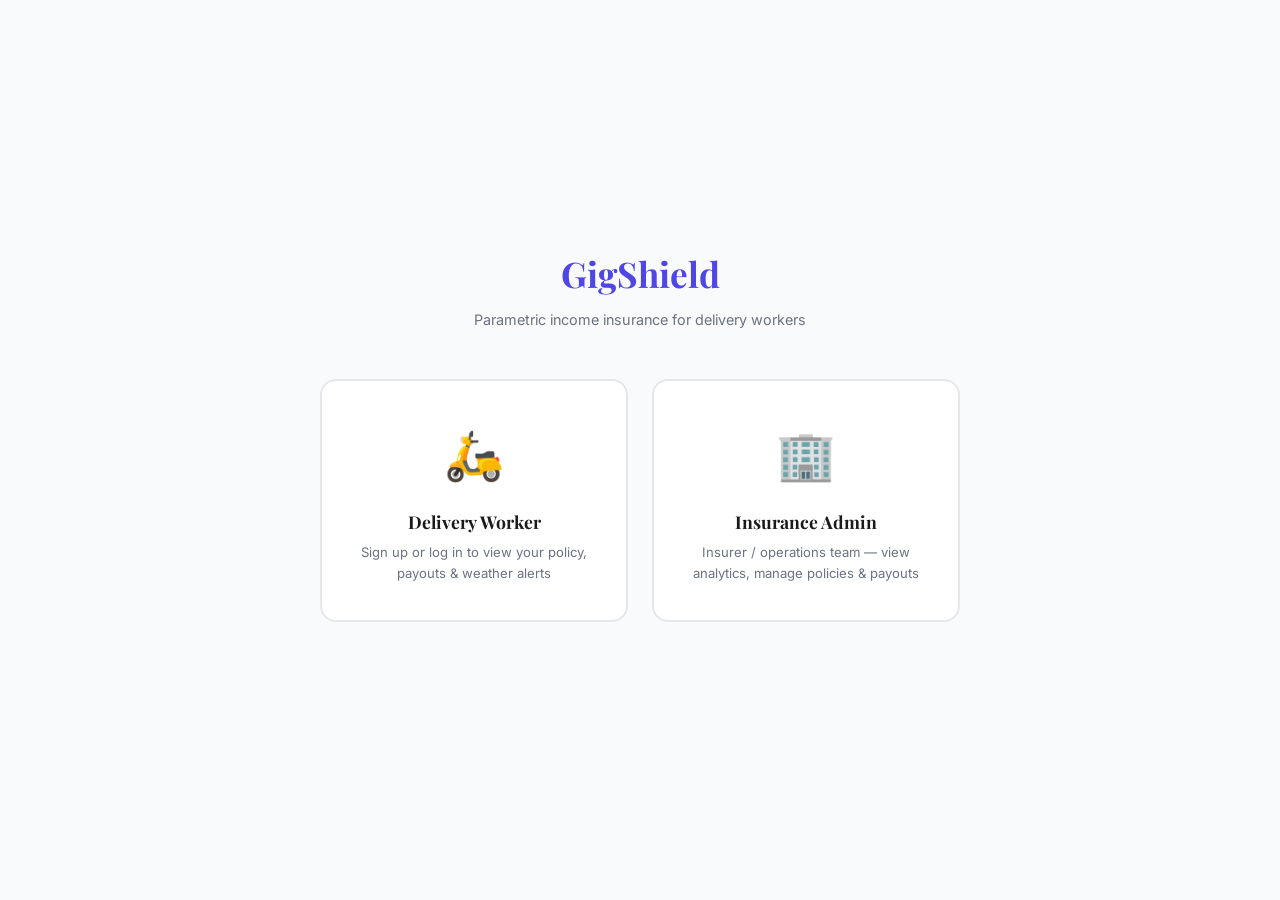
==== frontend/admin-complaints.html @ 80e83b5e "Add files via upload" ====
<!DOCTYPE html>
<html lang="en">
<head>
  <meta charset="UTF-8" />
  <meta name="viewport" content="width=device-width, initial-scale=1.0" />
  <title>GigShield — Admin Complaints</title>
  <link rel="stylesheet" href="style.css" />
  <style>
    body { background: #f4f5f7; }
    .navbar-admin-tag { background: var(--accent-bg); color: var(--accent); border-radius: 999px; padding: 3px 10px; font-size: .72rem; font-weight: 700; text-transform: uppercase; margin-left: 10px; }
  </style>
</head>
<body>

<script>
  if (sessionStorage.getItem('gsRole') !== 'admin') {
    location.replace('login.html');
  }
</script>

<nav class="navbar">
  <div class="flex-center gap-8">
    <a href="dashboard.html" class="navbar-brand">GigShield</a>
    <span class="navbar-admin-tag">Admin</span>
  </div>
  <ul class="navbar-links">
    <li><a href="dashboard.html">Analytics</a></li>
    <li><a href="admin-workers.html">Workers</a></li>
    <li><a href="admin-transactions.html">Transactions</a></li>
    <li><a href="admin-complaints.html" class="active">Complaints</a></li>
    <li>
      <a href="login.html" onclick="sessionStorage.clear()" style="color:var(--danger)">Logout</a>
    </li>
  </ul>
</nav>

<div class="page-wrapper">
  <div class="container" style="max-width:1200px">
    
    <div class="flex-between mb-24 flex-wrap gap-16">
      <div>
        <h1 style="font-size:1.8rem;margin-bottom:4px">Worker Complaints</h1>
        <p class="text-muted text-sm">Review manual disruption claims from delivery workers.</p>
      </div>
      <button class="btn btn-sm btn-secondary" onclick="loadComplaints()">↻ Refresh List</button>
    </div>

    <div class="card-lg" style="padding:0;overflow:hidden">
      <div class="table-wrapper" style="border:none;border-radius:0">
        <table>
          <thead>
            <tr>
              <th>Date / Time</th>
              <th>Worker ID</th>
              <th>Category</th>
              <th>Place / Location</th>
              <th style="padding-right:24px">Status</th>
            </tr>
          </thead>
          <tbody id="complaintsTbody">
            <tr><td colspan="6" class="text-center text-muted" style="padding:40px">Loading complaints...</td></tr>
          </tbody>
        </table>
      </div>
    </div>

  </div>
</div>

<script src="app.js"></script>
<script>
  const workerCache = {};

  function updateBadges(id, text) {
    document.querySelectorAll(`.worker-loc[data-worker-id="${id}"]`).forEach(b => {
      b.textContent = text;
    });
  }

  async function loadComplaints() {
    const tbody = document.getElementById('complaintsTbody');
    const endpoints = ['/api/v1/complaints/all', '/api/v1/complaints', '/api/v1/admin/complaints'];
    
    let lastError = null;
    let data = null;

    for (const url of endpoints) {
      try {
        data = await apiGet(url);
        if (data) break; // Success!
      } catch (err) {
        lastError = err;
        console.warn(`Failed endpoint ${url}:`, err.message);
      }
    }

    if (!data) {
      tbody.innerHTML = `<tr><td colspan="6" class="text-center text-muted" style="padding:40px">
        <p>Could not load complaints list.</p>
        <p class="text-xs">Tried: ${endpoints.join(', ')}</p>
        <p class="text-xs mt-8" style="color:var(--danger)">Error: ${lastError?.message || 'Unknown'}</p>
      </td></tr>`;
      return;
    }

      // Sort newest first
      const sorted = [...data].sort((a,b) => 
        new Date(b.createdAt || b.created_at || 0) - new Date(a.createdAt || a.created_at || 0)
      );
      tbody.innerHTML = sorted.map(c => {
        const ts = c.createdAt || c.created_at || c.submittedAt || c.submitted_at;
        const rawStatus = c.status || c.complaintStatus || c.complaint_status || c.status_label || 'PENDING';
        const status = rawStatus.toUpperCase();
        
        return `
          <tr data-complaint-id="${c.id}">
            <td>
              <div class="fw-600">${fmtDate(ts)}</div>
              <div class="text-muted text-xs">${fmtTime(ts)}</div>
            </td>
            <td><a href="admin-workers.html?search=${c.workerId}" class="text-accent fw-600">#${c.workerId}</a></td>
            <td>${(c.category || '').replace(/_/g, ' ')}</td>
            <td class="text-sm">
              <span class="fw-600 worker-loc" data-worker-id="${c.workerId}" style="color:var(--accent)">...</span>
              <div style="margin-top:4px">${c.description || '—'}</div>
            </td>
            <td style="padding-right:24px">${statusBadge(status)}</td>
          </tr>
        `;
      }).join('');
      return sorted;
  }

  async function updateStatus(id, status, silent = false) {
    if (!silent && !confirm(`Are you sure you want to mark this complaint as ${status}?`)) return;
    
    // Fallback: try common update patterns
    const endpoints = [
      `/api/v1/admin/complaints/${id}/status?status=${status}`, 
      `/api/v1/complaints/${id}/status?status=${status}`,
      `/api/v1/admin/complaints/${id}/update?status=${status}`
    ];

    let success = false;
    let lastError = null;

    for (const url of endpoints) {
      try {
        await apiPost(url, {});
        success = true;
        break;
      } catch (err) {
        lastError = err;
      }
    }

    if (!success) {
       if (!silent) alert('Failed to update status: ' + lastError.message);
       else console.error(`🤖 Update Status Fail for #${id}:`, lastError.message);
    } else {
       if (!silent) loadComplaints();
    }
  }

  /**
   * ML Auto-Pilot: Automatically identifies any PENDING complaint
   * and settles it via the trained ML model.
   */
  async function runAutoPilot(data) {
    if (!data || !data.length) return;
    const pending = data.filter(c => (c.status || 'PENDING').toUpperCase() === 'PENDING');
    if (pending.length === 0) return;

    console.log(`🤖 ML Auto-Pilot: Processing ${pending.length} pending items...`);
    
    for (const c of pending) {
      try {
        // 1. Mark as "ML Processing" in UI
        const row = document.querySelector(`tr[data-complaint-id="${c.id}"]`);
        if (row) {
           const badgeCell = row.querySelector('td:nth-last-child(1)');
           if (badgeCell) badgeCell.innerHTML = statusBadge('ML_PROCESSING');
        }

        // 2. Call your trained ML model's decision-making endpoint
        console.log(`🤖 ML Auto-Pilot: Requesting decision for #${c.id}...`);
        const mlResult = await apiGet(`/api/v1/ml/verify-complaint/${c.id}`);
        const decision = (mlResult.decision || mlResult.prediction || mlResult.result || 'REJECTED').toUpperCase();

        // 3. Automatically update status in database
        console.log(`🤖 ML Auto-Pilot: Decision for #${c.id} -> ${decision}`);
        await updateStatus(c.id, decision, true);

      } catch (err) {
        console.error(`🤖 ML Auto-Pilot Error for #${c.id}:`, err.message);
      }
    }

    // Refresh after all auto-pilot actions are done
    loadComplaints();
  }

  async function fetchWorkerLocations() {
    const badges = document.querySelectorAll('.worker-loc');
    const ids = new Set();
    badges.forEach(b => ids.add(b.getAttribute('data-worker-id')));

    for (const id of ids) {
      if (!id || id === '—') continue;
      if (workerCache[id]) {
        updateBadges(id, workerCache[id]);
        continue;
      }

      try {
        const w = await apiGet(`/api/v1/workers/${id}`);
        const loc = `${w.city || 'Unknown City'} — ${w.zone || 'Unknown Zone'}`;
        workerCache[id] = loc;
        updateBadges(id, loc);
      } catch (err) {
        console.warn(`Could not fetch loc for worker #${id}:`, err.message);
        updateBadges(id, 'Location Unknown');
      }
    }
  }

  function updateBadges(id, text) {
    document.querySelectorAll(`.worker-loc[data-worker-id="${id}"]`).forEach(b => {
      b.textContent = text;
    });
  }

  async function init() {
    const data = await loadComplaints();
    if (data && data.length) {
      fetchWorkerLocations();
      runAutoPilot(data);
    }
  }

  init();
</script>

</body>
</html>
---- frontend/style.css ----
/* ============================================================
   GigShield — Shared Stylesheet
   ============================================================ */
@import url('https://fonts.googleapis.com/css2?family=Playfair+Display:wght@400;700&family=Inter:wght@400;500;600&display=swap');

/* ── Reset ── */
*,
*::before,
*::after {
  box-sizing: border-box;
  margin: 0;
  padding: 0;
}

:root {
  --bg: #ffffff;
  --text: #1a1a1a;
  --muted: #6b7280;
  --accent: #4f46e5;
  --accent-bg: #eef2ff;
  --success: #16a34a;
  --danger: #dc2626;
  --warning: #d97706;
  --card-bg: #f9fafb;
  --border: #e5e7eb;
  --radius: 12px;
  --radius-sm: 8px;
  --font-body: 'Inter', sans-serif;
  --font-head: 'Playfair Display', serif;
}

html {
  font-size: 16px;
  scroll-behavior: smooth;
}

body {
  font-family: var(--font-body);
  background: var(--bg);
  color: var(--text);
  line-height: 1.6;
  -webkit-font-smoothing: antialiased;
}

/* ── Page fade-in ── */
.page-wrapper {
  animation: fadeIn .3s ease both;
}

@keyframes fadeIn {
  from {
    opacity: 0;
    transform: translateY(8px);
  }

  to {
    opacity: 1;
    transform: translateY(0);
  }
}

/* ── Navbar ── */
.navbar {
  display: flex;
  align-items: center;
  justify-content: space-between;
  padding: 0 40px;
  height: 64px;
  background: #fff;
  border-bottom: 1px solid var(--border);
  position: sticky;
  top: 0;
  z-index: 100;
}

.navbar-brand {
  font-family: var(--font-head);
  font-weight: 700;
  font-size: 1.4rem;
  color: var(--accent);
  text-decoration: none;
}

.navbar-links {
  display: flex;
  gap: 28px;
  list-style: none;
}

.navbar-links a {
  font-size: .875rem;
  font-weight: 500;
  color: var(--muted);
  text-decoration: none;
  padding-bottom: 4px;
  transition: color .15s;
}

.navbar-links a:hover {
  color: var(--text);
}

.navbar-links a.active {
  color: var(--accent);
  border-bottom: 2px solid var(--accent);
}

/* ── Layout ── */
.container {
  max-width: 1200px;
  margin: 0 auto;
  padding: 40px 24px;
}

.container-narrow {
  max-width: 480px;
  margin: 0 auto;
  padding: 40px 24px;
}

/* ── Cards ── */
.card {
  background: var(--card-bg);
  border: 1px solid var(--border);
  border-radius: var(--radius);
  padding: 16px;
}

.card-lg {
  background: var(--card-bg);
  border: 1px solid var(--border);
  border-radius: var(--radius);
  padding: 28px 32px;
}

.card-white {
  background: #fff;
  border: 1px solid var(--border);
  border-radius: var(--radius);
  padding: 20px 24px;
}

/* ── Typography ── */
h1,
h2,
h3,
h4 {
  font-family: var(--font-head);
  font-weight: 700;
  line-height: 1.3;
}

h1 {
  font-size: 2rem;
}

h2 {
  font-size: 1.5rem;
}

h3 {
  font-size: 1.2rem;
}

h4 {
  font-size: 1rem;
}

.text-muted {
  color: var(--muted);
}

.text-accent {
  color: var(--accent);
}

.text-success {
  color: var(--success);
}

.text-danger {
  color: var(--danger);
}

.text-warning {
  color: var(--warning);
}

.text-sm {
  font-size: .875rem;
}

.text-xs {
  font-size: .75rem;
}

.text-lg {
  font-size: 1.1rem;
}

.text-center {
  text-align: center;
}

.fw-600 {
  font-weight: 600;
}

/* ── Buttons ── */
.btn {
  display: inline-flex;
  align-items: center;
  gap: 8px;
  padding: 10px 20px;
  border-radius: var(--radius-sm);
  border: none;
  cursor: pointer;
  font-family: var(--font-body);
  font-size: .9rem;
  font-weight: 500;
  text-decoration: none;
  transition: opacity .15s, transform .1s;
}

.btn:active {
  transform: scale(.98);
}

.btn-primary {
  background: var(--accent);
  color: #fff;
}

.btn-primary:hover {
  opacity: .87;
}

.btn-secondary {
  background: var(--border);
  color: var(--text);
}

.btn-secondary:hover {
  background: #dde0e6;
}

.btn-danger {
  background: var(--danger);
  color: #fff;
}

.btn-success {
  background: var(--success);
  color: #fff;
}

.btn-outline {
  background: transparent;
  border: 1.5px solid var(--accent);
  color: var(--accent);
}

.btn-outline:hover {
  background: var(--accent-bg);
}

.btn-lg {
  padding: 13px 28px;
  font-size: 1rem;
}

.btn-sm {
  padding: 6px 14px;
  font-size: .8rem;
}

.btn-full {
  width: 100%;
  justify-content: center;
}

/* ── Forms ── */
.form-group {
  display: flex;
  flex-direction: column;
  gap: 6px;
  margin-bottom: 18px;
}

label {
  font-size: .875rem;
  font-weight: 500;
  color: var(--text);
}

input,
select,
textarea {
  padding: 10px 14px;
  border: 1px solid var(--border);
  border-radius: var(--radius-sm);
  font-family: var(--font-body);
  font-size: .9rem;
  background: #fff;
  color: var(--text);
  outline: none;
  transition: border-color .15s;
  width: 100%;
}

input:focus,
select:focus,
textarea:focus {
  border-color: var(--accent);
  box-shadow: 0 0 0 3px rgba(79, 70, 229, .08);
}

/* ── Badges ── */
.badge {
  display: inline-block;
  padding: 3px 10px;
  border-radius: 999px;
  font-size: .72rem;
  font-weight: 600;
  text-transform: uppercase;
  letter-spacing: .04em;
}

.badge-green {
  background: #dcfce7;
  color: #15803d;
}

.badge-red {
  background: #fee2e2;
  color: #b91c1c;
}

.badge-amber {
  background: #fef3c7;
  color: #92400e;
}

.badge-indigo {
  background: var(--accent-bg);
  color: var(--accent);
}

.badge-gray {
  background: #f3f4f6;
  color: #4b5563;
}

/* ── Progress (onboarding) ── */
.progress-wrap {
  margin-bottom: 32px;
}

.progress-track {
  width: 100%;
  height: 6px;
  background: var(--border);
  border-radius: 999px;
  overflow: hidden;
}

.progress-fill {
  height: 100%;
  background: var(--accent);
  border-radius: 999px;
  transition: width .4s ease;
}

.progress-label {
  font-size: .78rem;
  color: var(--muted);
  text-align: right;
  margin-top: 6px;
}

/* ── Tables ── */
.table-wrapper {
  overflow-x: auto;
  border-radius: var(--radius);
  border: 1px solid var(--border);
}

table {
  width: 100%;
  border-collapse: collapse;
  font-size: .875rem;
}

thead th {
  background: var(--card-bg);
  padding: 12px 16px;
  text-align: left;
  font-weight: 600;
  font-size: .75rem;
  text-transform: uppercase;
  letter-spacing: .04em;
  color: var(--muted);
  border-bottom: 1px solid var(--border);
}

tbody td {
  padding: 12px 16px;
  border-bottom: 1px solid var(--border);
}

tbody tr:last-child td {
  border-bottom: none;
}

tbody tr:hover {
  background: #fafafa;
  cursor: default;
}

/* ── Grid ── */
.grid-2 {
  display: grid;
  grid-template-columns: 1fr 1fr;
  gap: 24px;
}

.grid-3 {
  display: grid;
  grid-template-columns: repeat(3, 1fr);
  gap: 24px;
}

.grid-4 {
  display: grid;
  grid-template-columns: repeat(4, 1fr);
  gap: 24px;
}

/* ── Payment Simulation (Razorpay-inspired) ── */
.payment-modal {
  padding: 0 !important;
  max-width: 400px !important;
  overflow: hidden;
}
.payment-header {
  background: #3395FF;
  padding: 24px;
  color: #fff;
  display: flex;
  align-items: center;
  justify-content: space-between;
}
.payment-header h3 { font-family: var(--font-body); font-size: 1.1rem; color: #fff; margin: 0; }
.payment-amount { font-size: 1.4rem; font-weight: 700; }

.payment-body { padding: 24px; background: #fff; min-height: 320px; }
.payment-methods { list-style: none; display: flex; flex-direction: column; gap: 12px; }
.payment-method {
  display: flex;
  align-items: center;
  gap: 14px;
  padding: 14px 18px;
  border: 1.5px solid var(--border);
  border-radius: var(--radius-sm);
  cursor: pointer;
  transition: border-color .15s, background .15s;
}
.payment-method:hover { border-color: #3395FF; background: #f0f7ff; }
.pm-icon { width: 32px; height: 32px; display: flex; align-items: center; justify-content: center; font-size: 1.4rem; }
.pm-label { font-weight: 600; font-size: .95rem; }

/* Processing state */
.payment-loader {
  display: flex;
  flex-direction: column;
  align-items: center;
  justify-content: center;
  height: 280px;
  text-align: center;
}
.spinner-ring {
  width: 48px; height: 48px;
  border: 4px solid #f3f3f3;
  border-top: 4px solid #3395FF;
  border-radius: 50%;
  animation: spin 1s linear infinite;
  margin-bottom: 20px;
}
@keyframes spin { 0% { transform: rotate(0deg); } 100% { transform: rotate(360deg); } }

/* Success checkmark */
.success-checkmark {
  width: 80px; height: 80px;
  margin: 0 auto 20px;
  border-radius: 50%;
  display: flex;
  align-items: center;
  justify-content: center;
  background: #dcfce7;
  color: #16a34a;
  font-size: 3rem;
  animation: scaleIn .25s ease both;
}
@keyframes scaleIn { from { transform: scale(0); opacity: 0; } to { transform: scale(1); opacity: 1; } }

.payment-footer {
  padding: 16px 24px;
  background: #f9fafb;
  border-top: 1px solid var(--border);
  display: flex;
  align-items: center;
  justify-content: space-between;
  font-size: .78rem;
  color: var(--muted);
}

.metric-label {
  font-size: .75rem;
  font-weight: 600;
  text-transform: uppercase;
  letter-spacing: .05em;
  color: var(--muted);
  margin-bottom: 8px;
}

.metric-value {
  font-family: var(--font-head);
  font-size: 2.2rem;
  font-weight: 700;
  line-height: 1;
}

.metric-sub {
  font-size: .78rem;
  color: var(--muted);
  margin-top: 6px;
}

/* ── Alerts / Banners ── */
.alert {
  padding: 14px 18px;
  border-radius: var(--radius-sm);
  font-size: .9rem;
  font-weight: 500;
  display: flex;
  align-items: center;
  gap: 10px;
}

.alert-success {
  background: #dcfce7;
  color: #15803d;
  border: 1px solid #bbf7d0;
}

.alert-danger {
  background: #fee2e2;
  color: #b91c1c;
  border: 1px solid #fecaca;
}

.alert-warning {
  background: #fef3c7;
  color: #92400e;
  border: 1px solid #fde68a;
}

.alert-info {
  background: var(--accent-bg);
  color: var(--accent);
  border: 1px solid #c7d2fe;
}

.alert-trigger {
  border: 2px solid var(--danger);
  animation: pulseAlert 1.5s ease-in-out infinite;
}

@keyframes pulseAlert {

  0%,
  100% {
    box-shadow: 0 0 0 0 rgba(220, 38, 38, .3);
  }

  50% {
    box-shadow: 0 0 0 8px rgba(220, 38, 38, 0);
  }
}

/* ── Skeleton ── */
.skeleton {
  background: linear-gradient(90deg, #f0f0f0 25%, #e4e4e4 50%, #f0f0f0 75%);
  background-size: 200% 100%;
  animation: shimmer 1.5s infinite;
  border-radius: 6px;
}

@keyframes shimmer {
  from {
    background-position: 200% 0;
  }

  to {
    background-position: -200% 0;
  }
}

.sk-line {
  height: 14px;
  margin-bottom: 10px;
}

.sk-block {
  height: 72px;
  margin-bottom: 12px;
}

/* ── Modal ── */
.modal-overlay {
  position: fixed;
  inset: 0;
  background: rgba(0, 0, 0, .45);
  display: flex;
  align-items: center;
  justify-content: center;
  z-index: 200;
  padding: 24px;
}

.modal-box {
  background: #fff;
  border-radius: var(--radius);
  border: 1px solid var(--border);
  padding: 32px;
  max-width: 440px;
  width: 100%;
  animation: fadeIn .2s ease;
}

.modal-box h3 {
  margin-bottom: 12px;
}

.modal-row {
  display: flex;
  justify-content: space-between;
  padding: 8px 0;
  border-bottom: 1px solid var(--border);
  font-size: .9rem;
}

.modal-row:last-child {
  border-bottom: none;
}

.modal-actions {
  display: flex;
  gap: 12px;
  margin-top: 24px;
}

/* ── Timeline (demo mode) ── */
.timeline-step {
  display: flex;
  align-items: center;
  gap: 14px;
  padding: 10px 0;
  opacity: 0;
  transform: translateY(6px);
  transition: opacity .35s ease, transform .35s ease;
}

.timeline-step.visible {
  opacity: 1;
  transform: translateY(0);
}

.timeline-dot {
  width: 28px;
  height: 28px;
  border-radius: 50%;
  background: var(--success);
  color: #fff;
  display: flex;
  align-items: center;
  justify-content: center;
  font-size: .75rem;
  flex-shrink: 0;
}

.timeline-dot.pending {
  background: var(--border);
  color: var(--muted);
}

/* ── Policy Plan Cards ── */
.plan-card {
  border: 2px solid var(--border);
  border-radius: var(--radius);
  padding: 24px;
  cursor: pointer;
  transition: border-color .2s, background .2s;
  position: relative;
}

.plan-card:hover {
  border-color: var(--accent);
}

.plan-card.selected {
  border-color: var(--accent);
  background: var(--accent-bg);
}

.plan-popular-badge {
  position: absolute;
  top: -12px;
  left: 50%;
  transform: translateX(-50%);
  background: var(--accent);
  color: #fff;
  font-size: .72rem;
  font-weight: 600;
  padding: 3px 12px;
  border-radius: 999px;
  white-space: nowrap;
}

.plan-price {
  font-family: var(--font-head);
  font-size: 2rem;
  font-weight: 700;
  color: var(--accent);
  margin: 12px 0 4px;
}

.plan-adjusted {
  font-size: .78rem;
  color: var(--warning);
  font-weight: 500;
  margin-top: 4px;
}

.plan-features {
  list-style: none;
  margin-top: 14px;
}

.plan-features li {
  font-size: .85rem;
  color: var(--muted);
  padding: 4px 0;
  display: flex;
  gap: 8px;
}

.plan-features li::before {
  content: '✓';
  color: var(--success);
  font-weight: 600;
}

/* ── Reason Grid (onboarding) ── */
.reason-grid {
  display: grid;
  grid-template-columns: 1fr 1fr;
  gap: 12px;
  margin: 16px 0;
}

.reason-card {
  border: 2px solid var(--border);
  border-radius: var(--radius);
  padding: 16px 12px;
  text-align: center;
  cursor: pointer;
  transition: border-color .15s, background .15s;
}

.reason-card:hover {
  border-color: #a5b4fc;
  background: #f5f3ff;
}

.reason-card.selected {
  border-color: var(--accent);
  background: var(--accent-bg);
}

.reason-card .reason-icon {
  font-size: 2rem;
  margin-bottom: 6px;
}

.reason-card .reason-label {
  font-size: .82rem;
  font-weight: 500;
  color: var(--text);
}

/* ── Summary Table (onboarding step 3) ── */
.summary-table {
  width: 100%;
  border-collapse: collapse;
  font-size: .9rem;
}

.summary-table tr td {
  padding: 10px 0;
  border-bottom: 1px solid var(--border);
}

.summary-table tr:last-child td {
  border-bottom: none;
}

.summary-table td:first-child {
  color: var(--muted);
  width: 45%;
}

.summary-table td:last-child {
  font-weight: 500;
}

/* ── Weather Cards ── */
.weather-card {
  background: var(--card-bg);
  border: 1px solid var(--border);
  border-radius: var(--radius);
  padding: 20px;
  text-align: center;
}

.weather-icon {
  font-size: 2.4rem;
  margin-bottom: 8px;
}

.weather-label {
  font-size: .78rem;
  font-weight: 600;
  text-transform: uppercase;
  letter-spacing: .05em;
  color: var(--muted);
  margin-bottom: 4px;
}

.weather-value {
  font-family: var(--font-head);
  font-size: 1.8rem;
  font-weight: 700;
  margin-bottom: 8px;
}

/* ── Risk Score Display ── */
.risk-score-big {
  font-family: var(--font-head);
  font-size: 4rem;
  font-weight: 700;
  line-height: 1;
}

/* ── Fraud Bar ── */
.fraud-bar-track {
  display: inline-block;
  width: 72px;
  height: 6px;
  background: var(--border);
  border-radius: 999px;
  overflow: hidden;
  vertical-align: middle;
  margin-right: 6px;
}

.fraud-bar-fill {
  height: 100%;
  border-radius: 999px;
}

/* ── Payout detail expand ── */
.payout-detail {
  display: none;
  background: #f8faff;
  border-top: 1px solid var(--border);
}

.payout-detail.open {
  display: table-row;
}

.payout-detail td {
  padding: 16px;
  font-size: .82rem;
}

.json-block {
  background: #1a1a2e;
  color: #a5f3fc;
  padding: 16px;
  border-radius: 8px;
  font-family: 'Courier New', monospace;
  font-size: .8rem;
  overflow-x: auto;
  white-space: pre;
  line-height: 1.6;
}

/* ── Empty state ── */
.empty-state {
  text-align: center;
  padding: 56px 24px;
  color: var(--muted);
}

.empty-state .ei {
  font-size: 3rem;
  margin-bottom: 14px;
}

.empty-state p {
  font-size: .9rem;
}

/* ── Divider ── */
.divider {
  height: 1px;
  background: var(--border);
  margin: 24px 0;
}

/* ── Utility spacing ── */
.mt-4 {
  margin-top: 4px;
}

.mt-8 {
  margin-top: 8px;
}

.mt-12 {
  margin-top: 12px;
}

.mt-16 {
  margin-top: 16px;
}

.mt-24 {
  margin-top: 24px;
}

.mt-32 {
  margin-top: 32px;
}

.mb-4 {
  margin-bottom: 4px;
}

.mb-8 {
  margin-bottom: 8px;
}

.mb-16 {
  margin-bottom: 16px;
}

.mb-24 {
  margin-bottom: 24px;
}

.flex {
  display: flex;
}

.flex-center {
  display: flex;
  align-items: center;
}

.flex-between {
  display: flex;
  align-items: center;
  justify-content: space-between;
}

.flex-end {
  display: flex;
  justify-content: flex-end;
}

.gap-8 {
  gap: 8px;
}

.gap-12 {
  gap: 12px;
}

.gap-16 {
  gap: 16px;
}

.gap-24 {
  gap: 24px;
}

.w-100 {
  width: 100%;
}

.mono {
  font-family: 'Courier New', monospace;
  font-size: .84rem;
}

/* ── Risk stat bars (dashboard) ── */
.risk-stat {
  text-align: center;
}

.risk-stat .rs-pct {
  font-family: var(--font-head);
  font-size: 1.8rem;
  font-weight: 700;
}

.risk-stat .rs-label {
  font-size: .8rem;
  color: var(--muted);
  margin-bottom: 8px;
}

.rs-bar-track {
  height: 8px;
  background: var(--border);
  border-radius: 999px;
  overflow: hidden;
  margin-top: 8px;
}

.rs-bar-fill {
  height: 100%;
  border-radius: 999px;
}

/* ── Responsive ── */
@media (max-width: 900px) {
  .grid-4 {
    grid-template-columns: repeat(2, 1fr);
  }

  .grid-3 {
    grid-template-columns: 1fr 1fr;
  }
}

@media (max-width: 600px) {
  .navbar {
    padding: 0 16px;
  }

  .navbar-links {
    gap: 14px;
  }

  .navbar-links a {
    font-size: .76rem;
  }

  .container,
  .container-narrow {
    padding: 24px 16px;
  }

  .grid-2,
  .grid-3,
  .grid-4 {
    grid-template-columns: 1fr;
  }

  .risk-score-big {
    font-size: 3rem;
  }
}
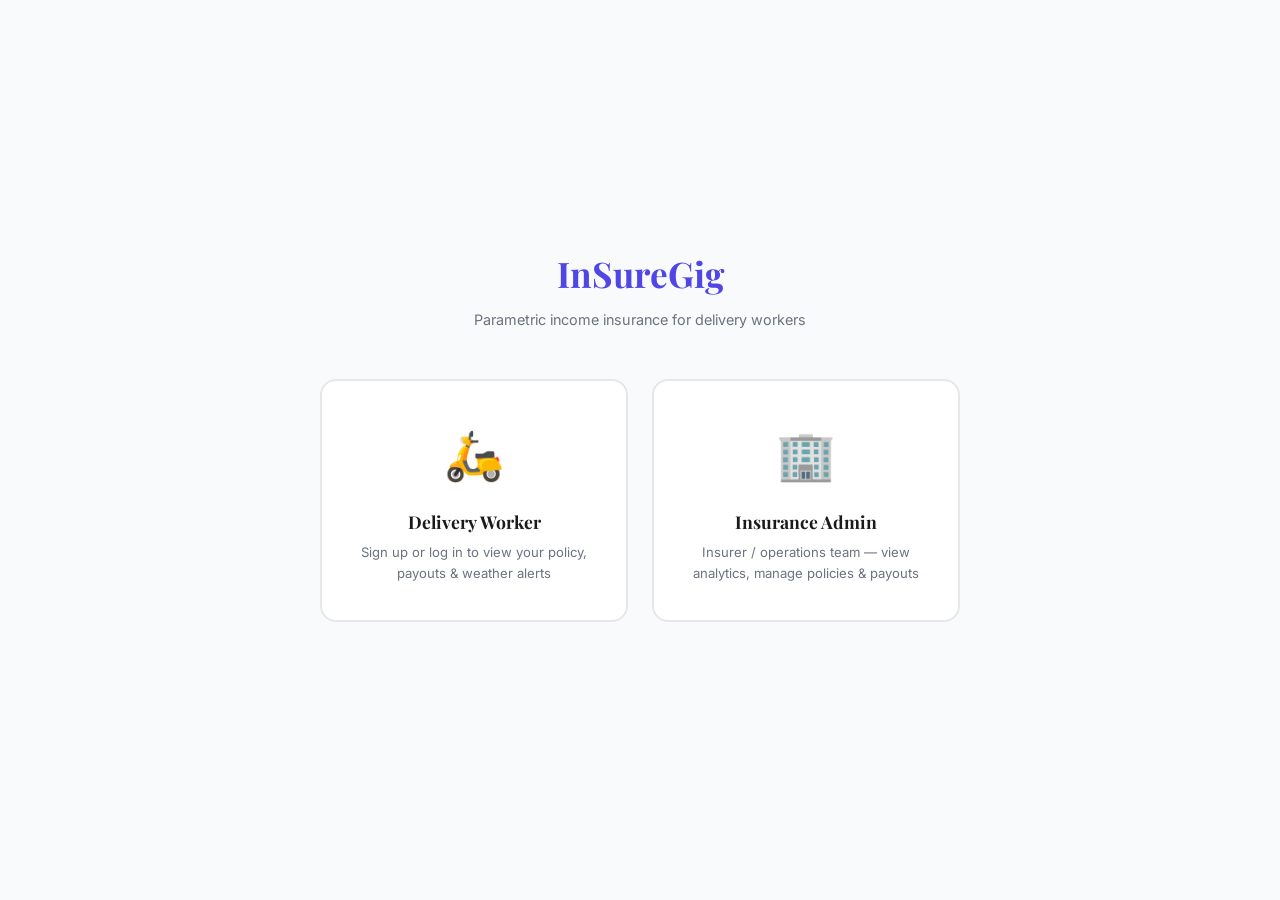
==== commit 18109054: "Add files via upload" ====
--- a/frontend/admin-complaints.html
+++ b/frontend/admin-complaints.html
@@ -3,7 +3,7 @@
 <head>
   <meta charset="UTF-8" />
   <meta name="viewport" content="width=device-width, initial-scale=1.0" />
-  <title>GigShield — Admin Complaints</title>
+  <title>InSureGig — Admin Complaints</title>
   <link rel="stylesheet" href="style.css" />
   <style>
     body { background: #f4f5f7; }
@@ -20,7 +20,7 @@
 
 <nav class="navbar">
   <div class="flex-center gap-8">
-    <a href="dashboard.html" class="navbar-brand">GigShield</a>
+    <a href="dashboard.html" class="navbar-brand">InSureGig</a>
     <span class="navbar-admin-tag">Admin</span>
   </div>
   <ul class="navbar-links">
--- a/frontend/style.css
+++ b/frontend/style.css
@@ -1,5 +1,5 @@
 /* ============================================================
-   GigShield — Shared Stylesheet
+   InSureGig — Shared Stylesheet
    ============================================================ */
 @import url('https://fonts.googleapis.com/css2?family=Playfair+Display:wght@400;700&family=Inter:wght@400;500;600&display=swap');
 
